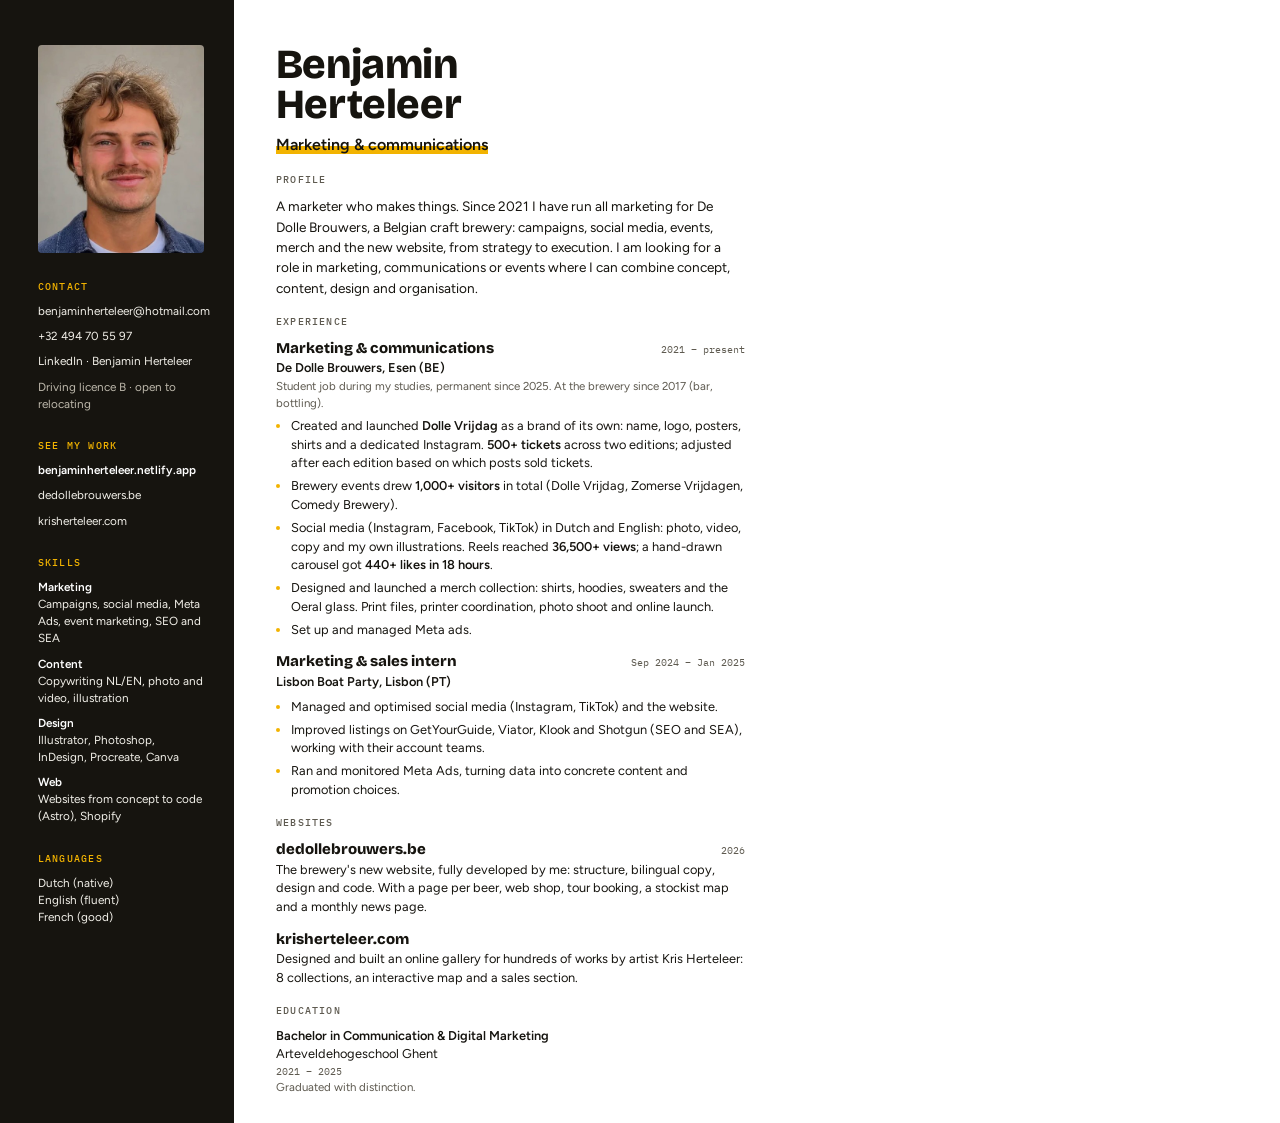
==== cv/cv-en.html @ 8677ad43 "Use the real LinkedIn profile URL on site and CVs Co-Authored-By: Claude Opus 5.5 <noreply@anthropic" ====
<!doctype html><html lang="en"><head><meta charset="utf-8"><title>CV Benjamin Herteleer</title>
<link rel="stylesheet" href="https://fonts.googleapis.com/css2?family=Bricolage+Grotesque:opsz,wght@12..96,800&family=Figtree:wght@400;600&family=IBM+Plex+Mono:wght@500&display=swap">
<style>
@page{size:A4;margin:0}
*{box-sizing:border-box}
html,body{margin:0;background:#fff}
body{font-family:"Figtree",system-ui,sans-serif;color:#16140F;font-size:9.6pt;line-height:1.45;-webkit-print-color-adjust:exact;print-color-adjust:exact}
.page{width:210mm;height:297mm;display:grid;grid-template-columns:62mm 1fr;overflow:hidden}
aside{background:#16140F;color:#F3F1EA;padding:12mm 8mm 10mm 10mm;display:flex;flex-direction:column;gap:7mm}
aside img{width:100%;aspect-ratio:4/5;object-fit:cover;object-position:50% 40%;border-radius:4px;display:block}
aside h2{color:#F2B300}
aside p,aside li{font-size:8.8pt}
aside a{color:#F3F1EA;text-decoration:none}
aside ul{list-style:none;margin:0;padding:0;display:flex;flex-direction:column;gap:2.2mm}
aside .k{display:block;font-weight:600;color:#fff}
aside .muted{color:#BDB8AB}
main{padding:12mm 13mm 9mm 11mm;display:flex;flex-direction:column;gap:4.4mm}
h1{font-family:"Bricolage Grotesque","Arial Black",sans-serif;font-weight:800;font-size:31pt;line-height:.95;margin:0;letter-spacing:-.01em}
.role{font-size:12pt;font-weight:600;margin-top:2.5mm}
.role span{background:linear-gradient(transparent 60%,#F2B300 60%)}
h2{font-family:"IBM Plex Mono",monospace;font-size:7.6pt;font-weight:500;letter-spacing:.12em;text-transform:uppercase;margin:0 0 2.2mm;color:#5E5A50}
.profile{font-size:10.2pt;line-height:1.5}
.job{margin-bottom:3.2mm}
.job:last-child{margin-bottom:0}
.jh{display:flex;justify-content:space-between;gap:4mm;align-items:baseline}
.jh b{font-family:"Bricolage Grotesque",sans-serif;font-weight:800;font-size:11.2pt}
.when{font-family:"IBM Plex Mono",monospace;font-size:7.8pt;color:#5E5A50;white-space:nowrap}
.where{font-weight:600}
.note{color:#5E5A50;font-size:8.6pt}
ul.b{margin:1.6mm 0 0;padding:0 0 0 4mm;display:flex;flex-direction:column;gap:1.2mm}
ul.b li::marker{color:#F2B300}
ul.b b{font-weight:600}
.edu{display:grid;grid-template-columns:1fr;gap:3mm}
.edu b{display:block;font-weight:600}
</style></head><body><div class="page">
<aside>
<img src="me-cv.jpg" alt="">
<div><h2>Contact</h2><ul>
<li><a href="mailto:benjaminherteleer@hotmail.com">benjaminherteleer@hotmail.com</a></li>
<li><a href="tel:+32494705597">+32 494 70 55 97</a></li>
<li><a href="https://www.linkedin.com/in/benjamin-herteleer-6a9912219">LinkedIn · Benjamin Herteleer</a></li>
<li class="muted">Driving licence B · open to relocating</li></ul></div>
<div><h2>See my work</h2><ul>
<li><a href="https://benjaminherteleer.netlify.app"><span class="k">benjaminherteleer.netlify.app</span></a></li>
<li><a href="https://www.dedollebrouwers.be">dedollebrouwers.be</a></li>
<li><a href="https://www.krisherteleer.com">krisherteleer.com</a></li></ul></div>
<div><h2>Skills</h2><ul><li><span class="k">Marketing</span>Campaigns, social media, Meta Ads, event marketing, SEO and SEA</li><li><span class="k">Content</span>Copywriting NL/EN, photo and video, illustration</li><li><span class="k">Design</span>Illustrator, Photoshop, InDesign, Procreate, Canva</li><li><span class="k">Web</span>Websites from concept to code (Astro), Shopify</li></ul></div>
<div><h2>Languages</h2><p style="margin:0">Dutch (native)<br>English (fluent)<br>French (good)</p></div>
</aside>
<main>
<header><h1>Benjamin<br>Herteleer</h1><div class="role"><span>Marketing &amp; communications</span></div></header>
<section><h2>Profile</h2><div class="profile">A marketer who makes things. Since 2021 I have run all marketing for De Dolle Brouwers, a Belgian craft brewery: campaigns, social media, events, merch and the new website, from strategy to execution. I am looking for a role in marketing, communications or events where I can combine concept, content, design and organisation.</div></section>
<section><h2>Experience</h2><div class="job"><div class="jh"><b>Marketing &amp; communications</b><span class="when">2021 – present</span></div><div class="where">De Dolle Brouwers, Esen (BE)</div><div class="note">Student job during my studies, permanent since 2025. At the brewery since 2017 (bar, bottling).</div><ul class="b"><li>Created and launched <b>Dolle Vrijdag</b> as a brand of its own: name, logo, posters, shirts and a dedicated Instagram. <b>500+ tickets</b> across two editions; adjusted after each edition based on which posts sold tickets.</li><li>Brewery events drew <b>1,000+ visitors</b> in total (Dolle Vrijdag, Zomerse Vrijdagen, Comedy Brewery).</li><li>Social media (Instagram, Facebook, TikTok) in Dutch and English: photo, video, copy and my own illustrations. Reels reached <b>36,500+ views</b>; a hand-drawn carousel got <b>440+ likes in 18 hours</b>.</li><li>Designed and launched a merch collection: shirts, hoodies, sweaters and the Oeral glass. Print files, printer coordination, photo shoot and online launch.</li><li>Set up and managed Meta ads.</li></ul></div><div class="job"><div class="jh"><b>Marketing &amp; sales intern</b><span class="when">Sep 2024 – Jan 2025</span></div><div class="where">Lisbon Boat Party, Lisbon (PT)</div><ul class="b"><li>Managed and optimised social media (Instagram, TikTok) and the website.</li><li>Improved listings on GetYourGuide, Viator, Klook and Shotgun (SEO and SEA), working with their account teams.</li><li>Ran and monitored Meta Ads, turning data into concrete content and promotion choices.</li></ul></div></section>
<section><h2>Websites</h2><div class="job"><div class="jh"><b>dedollebrouwers.be</b><span class="when">2026</span></div><div>The brewery's new website, fully developed by me: structure, bilingual copy, design and code. With a page per beer, web shop, tour booking, a stockist map and a monthly news page.</div></div><div class="job"><div class="jh"><b>krisherteleer.com</b><span class="when"></span></div><div>Designed and built an online gallery for hundreds of works by artist Kris Herteleer: 8 collections, an interactive map and a sales section.</div></div></section>
<section><h2>Education</h2><div class="edu"><div><b>Bachelor in Communication &amp; Digital Marketing</b>Arteveldehogeschool Ghent<div class="when">2021 – 2025</div><div class="note">Graduated with distinction.</div></div></div></section>
</main></div></body></html>
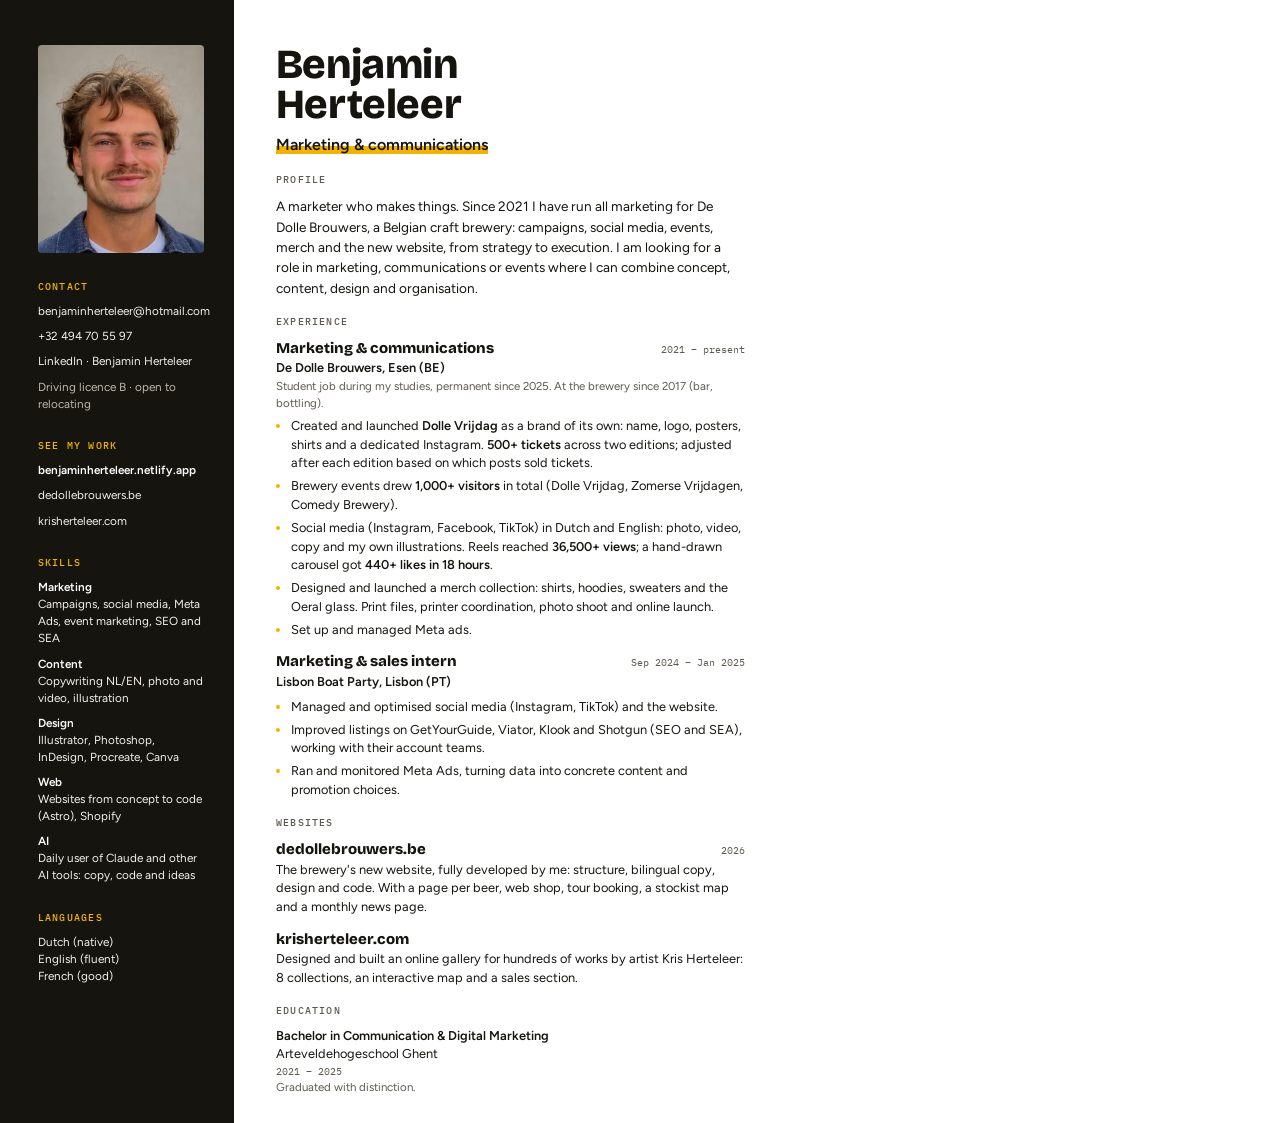
==== commit f9d5a058: "AI enthusiasm (Claude) on site and CVs Co-Authored-By: Claude Opus 5.5 <noreply@anthropic.com>" ====
--- a/cv/cv-en.html
+++ b/cv/cv-en.html
@@ -44,7 +44,7 @@
 <li><a href="https://benjaminherteleer.netlify.app"><span class="k">benjaminherteleer.netlify.app</span></a></li>
 <li><a href="https://www.dedollebrouwers.be">dedollebrouwers.be</a></li>
 <li><a href="https://www.krisherteleer.com">krisherteleer.com</a></li></ul></div>
-<div><h2>Skills</h2><ul><li><span class="k">Marketing</span>Campaigns, social media, Meta Ads, event marketing, SEO and SEA</li><li><span class="k">Content</span>Copywriting NL/EN, photo and video, illustration</li><li><span class="k">Design</span>Illustrator, Photoshop, InDesign, Procreate, Canva</li><li><span class="k">Web</span>Websites from concept to code (Astro), Shopify</li></ul></div>
+<div><h2>Skills</h2><ul><li><span class="k">Marketing</span>Campaigns, social media, Meta Ads, event marketing, SEO and SEA</li><li><span class="k">Content</span>Copywriting NL/EN, photo and video, illustration</li><li><span class="k">Design</span>Illustrator, Photoshop, InDesign, Procreate, Canva</li><li><span class="k">Web</span>Websites from concept to code (Astro), Shopify</li><li><span class="k">AI</span>Daily user of Claude and other AI tools: copy, code and ideas</li></ul></div>
 <div><h2>Languages</h2><p style="margin:0">Dutch (native)<br>English (fluent)<br>French (good)</p></div>
 </aside>
 <main>
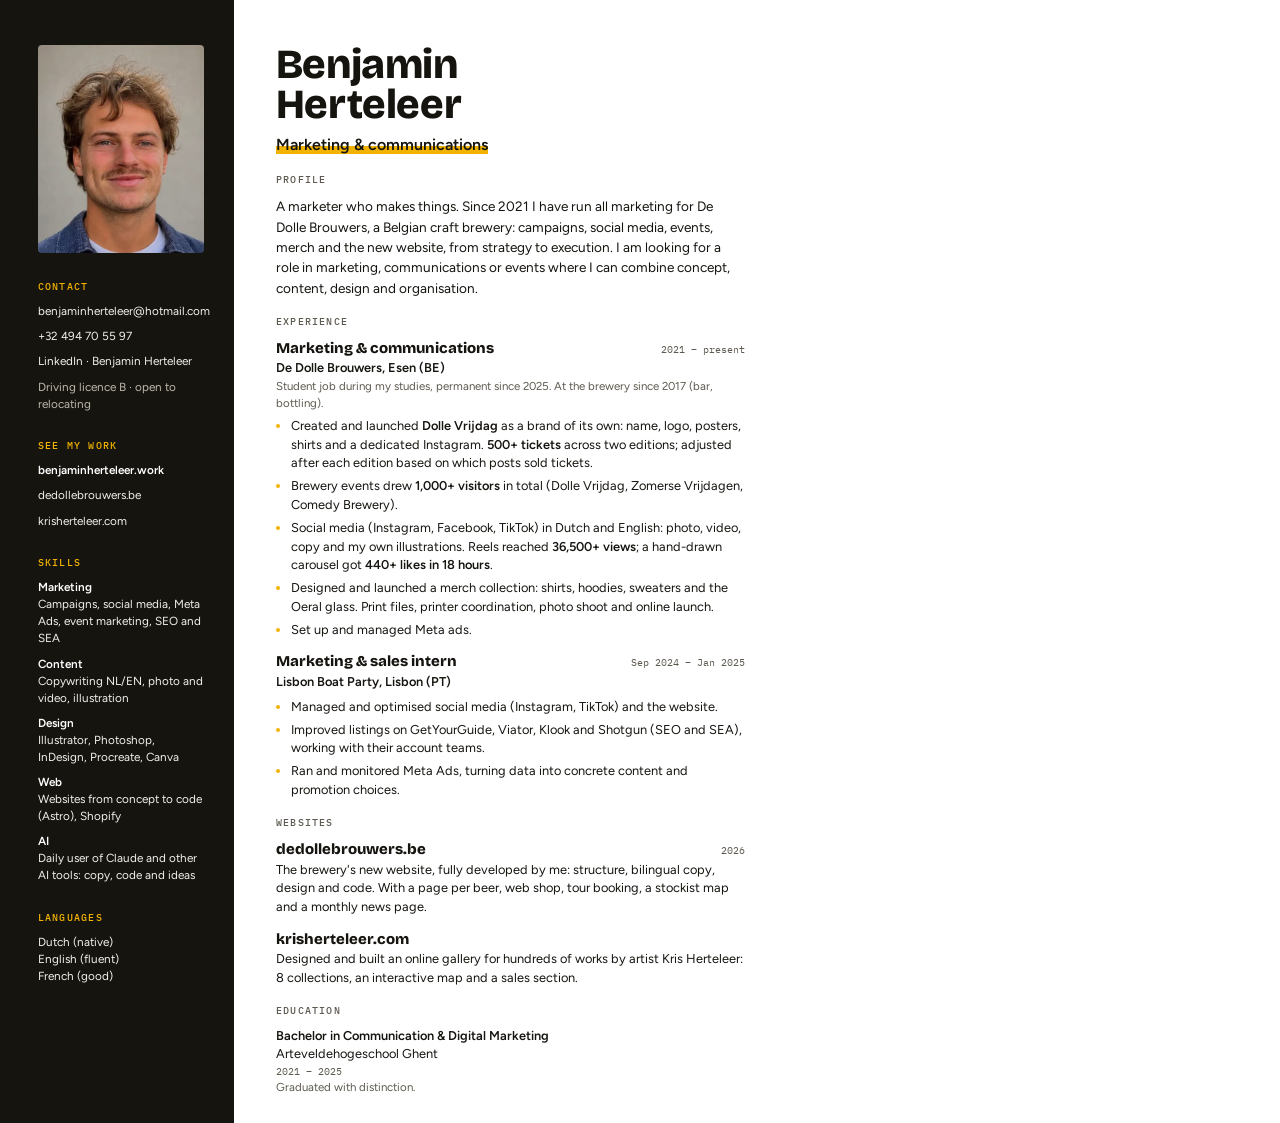
==== commit d9ba99a1: "New domain benjaminherteleer.work in CVs Co-Authored-By: Claude Opus 5.5 <noreply@anthropic.com>" ====
--- a/cv/cv-en.html
+++ b/cv/cv-en.html
@@ -41,7 +41,7 @@
 <li><a href="https://www.linkedin.com/in/benjamin-herteleer-6a9912219">LinkedIn · Benjamin Herteleer</a></li>
 <li class="muted">Driving licence B · open to relocating</li></ul></div>
 <div><h2>See my work</h2><ul>
-<li><a href="https://benjaminherteleer.netlify.app"><span class="k">benjaminherteleer.netlify.app</span></a></li>
+<li><a href="https://benjaminherteleer.work"><span class="k">benjaminherteleer.work</span></a></li>
 <li><a href="https://www.dedollebrouwers.be">dedollebrouwers.be</a></li>
 <li><a href="https://www.krisherteleer.com">krisherteleer.com</a></li></ul></div>
 <div><h2>Skills</h2><ul><li><span class="k">Marketing</span>Campaigns, social media, Meta Ads, event marketing, SEO and SEA</li><li><span class="k">Content</span>Copywriting NL/EN, photo and video, illustration</li><li><span class="k">Design</span>Illustrator, Photoshop, InDesign, Procreate, Canva</li><li><span class="k">Web</span>Websites from concept to code (Astro), Shopify</li><li><span class="k">AI</span>Daily user of Claude and other AI tools: copy, code and ideas</li></ul></div>
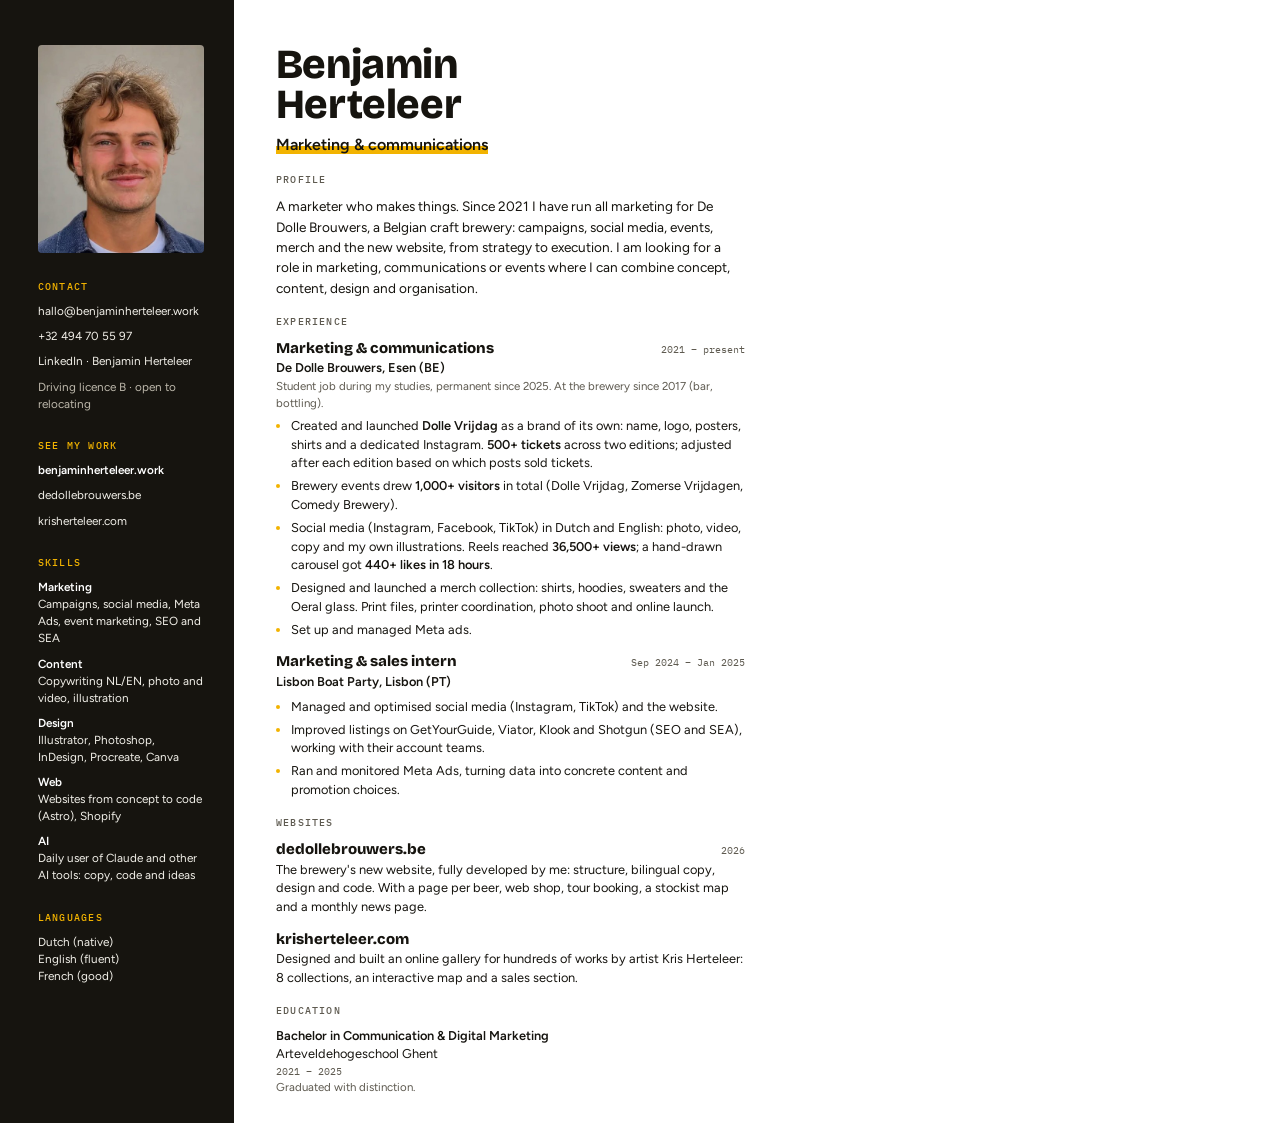
==== commit 71e50112: "Contact email hallo@benjaminherteleer.work on site and CVs Co-Authored-By: Claude Opus 5.5 <noreply@" ====
--- a/cv/cv-en.html
+++ b/cv/cv-en.html
@@ -36,7 +36,7 @@
 <aside>
 <img src="me-cv.jpg" alt="">
 <div><h2>Contact</h2><ul>
-<li><a href="mailto:benjaminherteleer@hotmail.com">benjaminherteleer@hotmail.com</a></li>
+<li><a href="mailto:hallo@benjaminherteleer.work">hallo@benjaminherteleer.work</a></li>
 <li><a href="tel:+32494705597">+32 494 70 55 97</a></li>
 <li><a href="https://www.linkedin.com/in/benjamin-herteleer-6a9912219">LinkedIn · Benjamin Herteleer</a></li>
 <li class="muted">Driving licence B · open to relocating</li></ul></div>
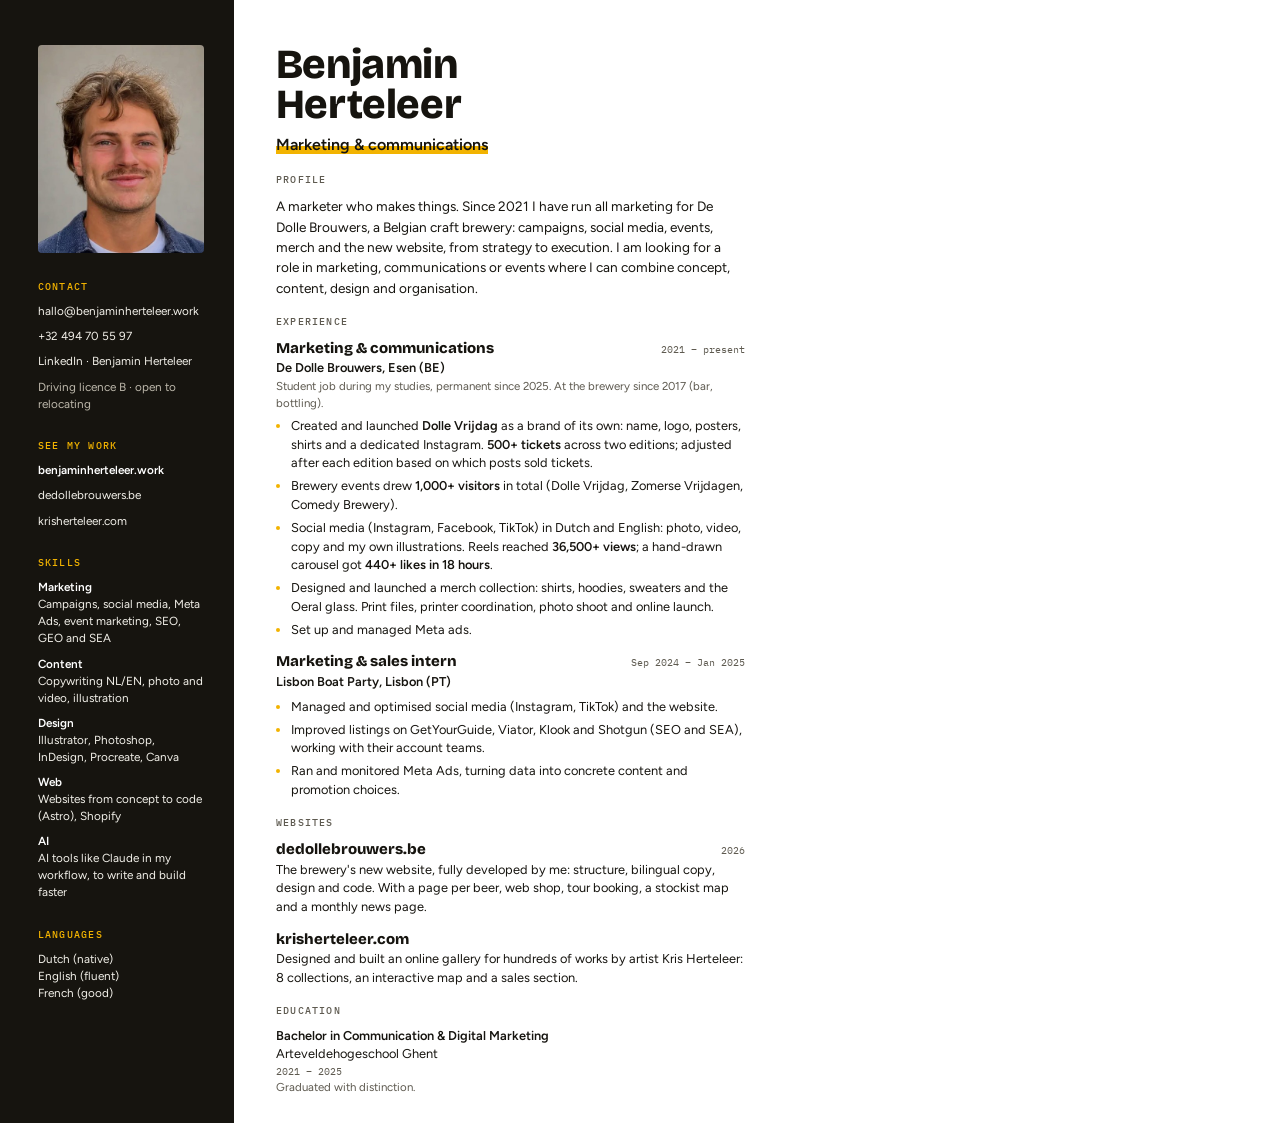
==== commit 24da7794: "Portfolio: copy/social/campaigns/graphic design/SEO-GEO focus, no stickers or AI block, social card " ====
--- a/cv/cv-en.html
+++ b/cv/cv-en.html
@@ -44,7 +44,7 @@
 <li><a href="https://benjaminherteleer.work"><span class="k">benjaminherteleer.work</span></a></li>
 <li><a href="https://www.dedollebrouwers.be">dedollebrouwers.be</a></li>
 <li><a href="https://www.krisherteleer.com">krisherteleer.com</a></li></ul></div>
-<div><h2>Skills</h2><ul><li><span class="k">Marketing</span>Campaigns, social media, Meta Ads, event marketing, SEO and SEA</li><li><span class="k">Content</span>Copywriting NL/EN, photo and video, illustration</li><li><span class="k">Design</span>Illustrator, Photoshop, InDesign, Procreate, Canva</li><li><span class="k">Web</span>Websites from concept to code (Astro), Shopify</li><li><span class="k">AI</span>Daily user of Claude and other AI tools: copy, code and ideas</li></ul></div>
+<div><h2>Skills</h2><ul><li><span class="k">Marketing</span>Campaigns, social media, Meta Ads, event marketing, SEO, GEO and SEA</li><li><span class="k">Content</span>Copywriting NL/EN, photo and video, illustration</li><li><span class="k">Design</span>Illustrator, Photoshop, InDesign, Procreate, Canva</li><li><span class="k">Web</span>Websites from concept to code (Astro), Shopify</li><li><span class="k">AI</span>AI tools like Claude in my workflow, to write and build faster</li></ul></div>
 <div><h2>Languages</h2><p style="margin:0">Dutch (native)<br>English (fluent)<br>French (good)</p></div>
 </aside>
 <main>
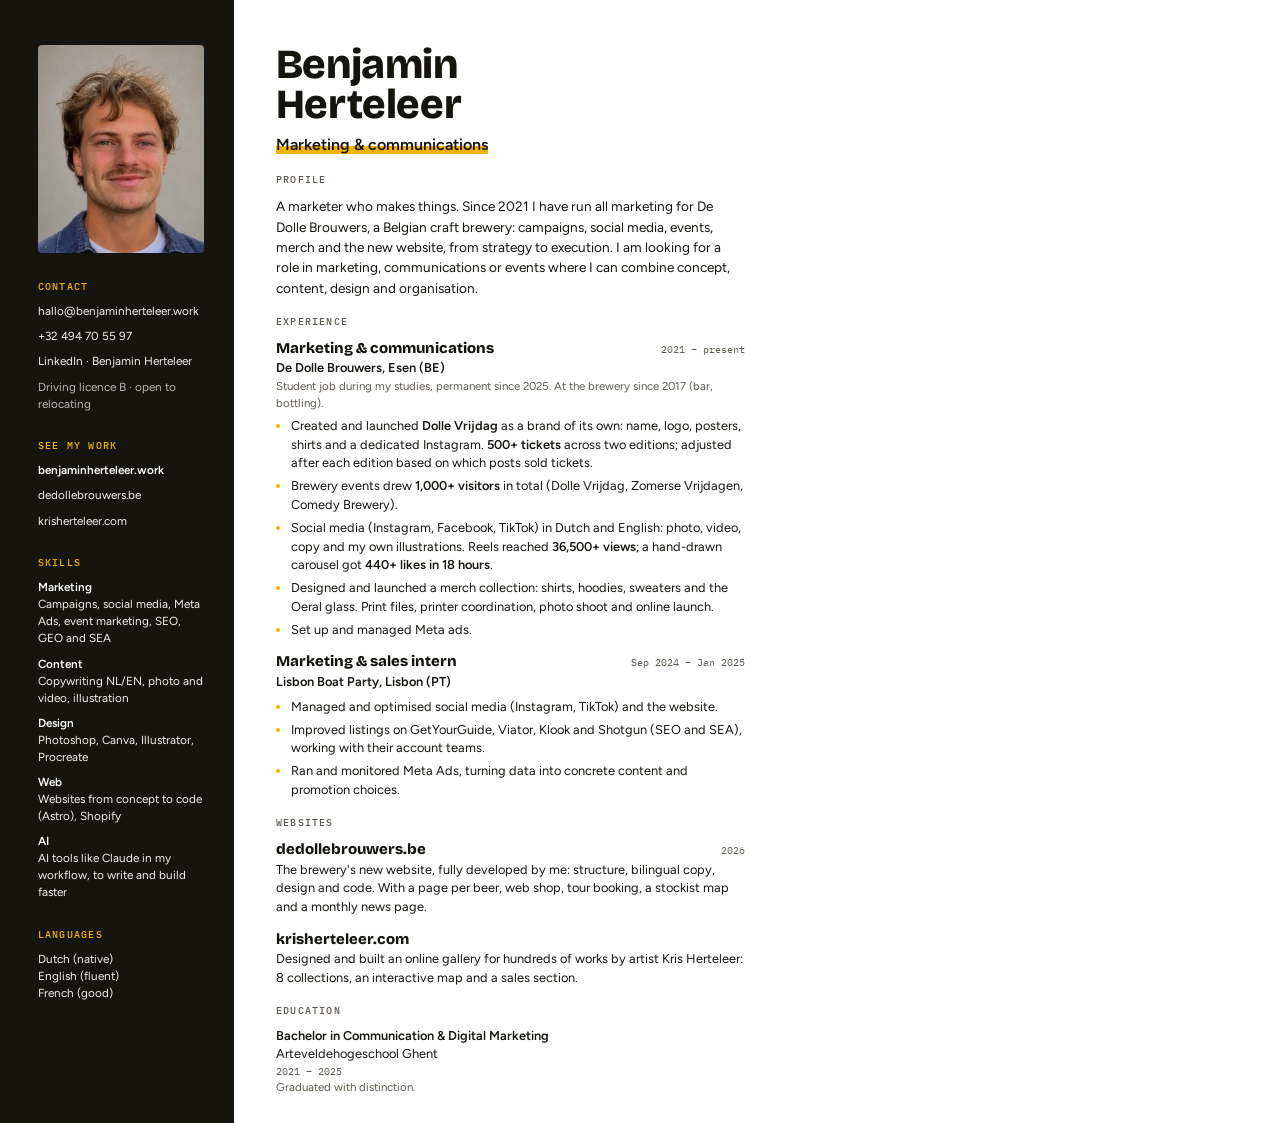
==== commit b4ff99ae: "Tools: drop InDesign, Illustrator lower Co-Authored-By: Claude Opus 5.5 <noreply@anthropic.com>" ====
--- a/cv/cv-en.html
+++ b/cv/cv-en.html
@@ -44,7 +44,7 @@
 <li><a href="https://benjaminherteleer.work"><span class="k">benjaminherteleer.work</span></a></li>
 <li><a href="https://www.dedollebrouwers.be">dedollebrouwers.be</a></li>
 <li><a href="https://www.krisherteleer.com">krisherteleer.com</a></li></ul></div>
-<div><h2>Skills</h2><ul><li><span class="k">Marketing</span>Campaigns, social media, Meta Ads, event marketing, SEO, GEO and SEA</li><li><span class="k">Content</span>Copywriting NL/EN, photo and video, illustration</li><li><span class="k">Design</span>Illustrator, Photoshop, InDesign, Procreate, Canva</li><li><span class="k">Web</span>Websites from concept to code (Astro), Shopify</li><li><span class="k">AI</span>AI tools like Claude in my workflow, to write and build faster</li></ul></div>
+<div><h2>Skills</h2><ul><li><span class="k">Marketing</span>Campaigns, social media, Meta Ads, event marketing, SEO, GEO and SEA</li><li><span class="k">Content</span>Copywriting NL/EN, photo and video, illustration</li><li><span class="k">Design</span>Photoshop, Canva, Illustrator, Procreate</li><li><span class="k">Web</span>Websites from concept to code (Astro), Shopify</li><li><span class="k">AI</span>AI tools like Claude in my workflow, to write and build faster</li></ul></div>
 <div><h2>Languages</h2><p style="margin:0">Dutch (native)<br>English (fluent)<br>French (good)</p></div>
 </aside>
 <main>
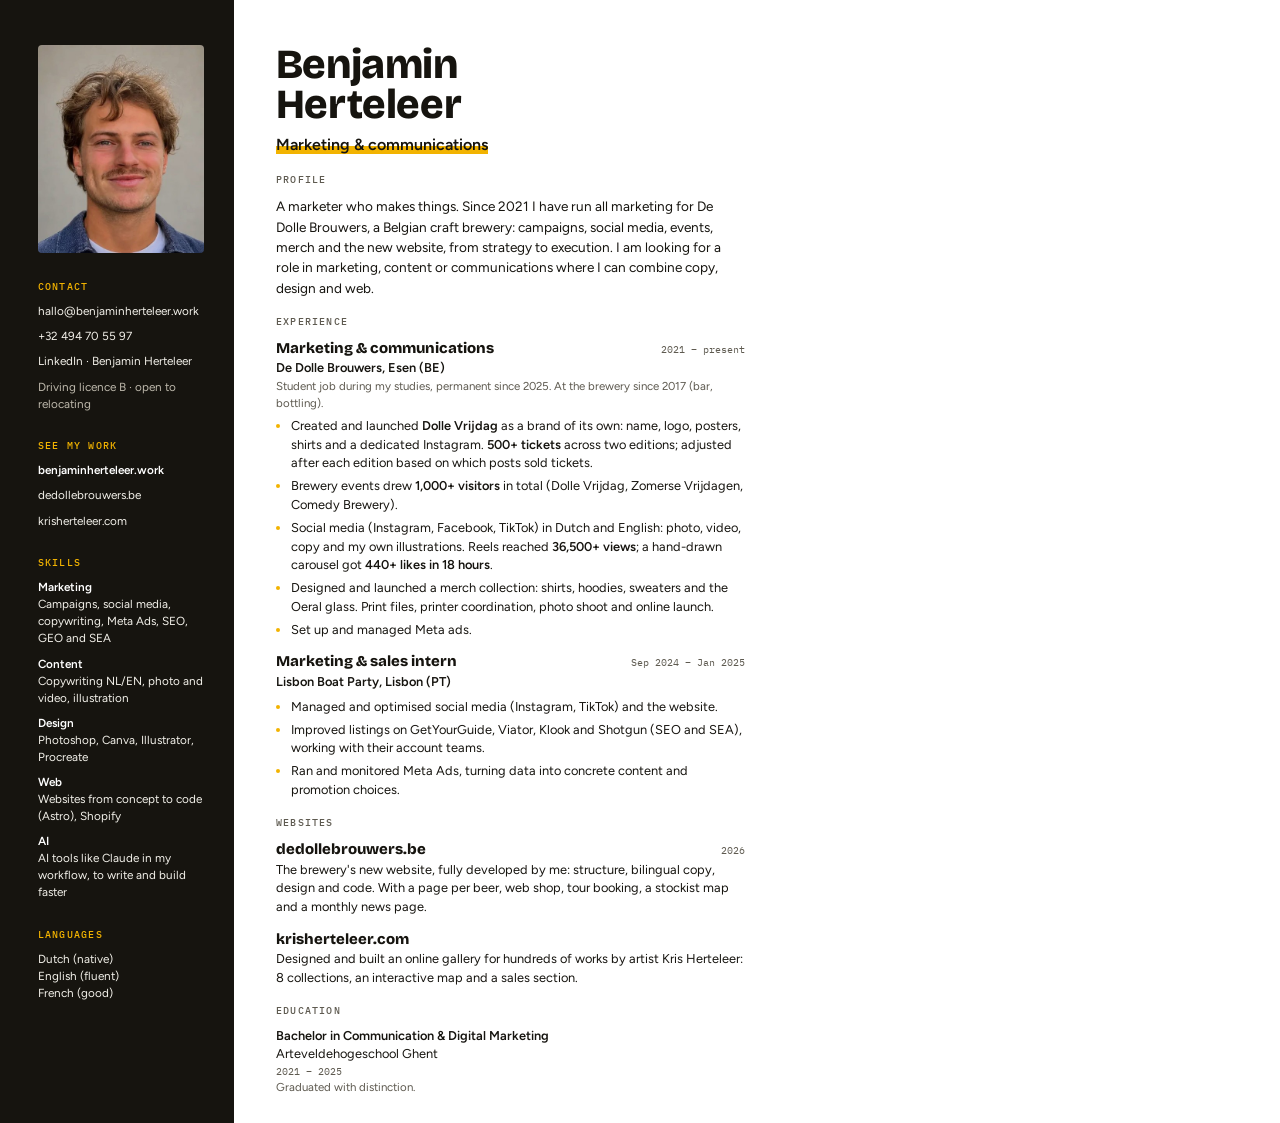
==== commit 8d9cf0ad: "No longer looking for event roles: CV profile/skills, LinkedIn texts Co-Authored-By: Claude Opus 5.5" ====
--- a/cv/cv-en.html
+++ b/cv/cv-en.html
@@ -44,12 +44,12 @@
 <li><a href="https://benjaminherteleer.work"><span class="k">benjaminherteleer.work</span></a></li>
 <li><a href="https://www.dedollebrouwers.be">dedollebrouwers.be</a></li>
 <li><a href="https://www.krisherteleer.com">krisherteleer.com</a></li></ul></div>
-<div><h2>Skills</h2><ul><li><span class="k">Marketing</span>Campaigns, social media, Meta Ads, event marketing, SEO, GEO and SEA</li><li><span class="k">Content</span>Copywriting NL/EN, photo and video, illustration</li><li><span class="k">Design</span>Photoshop, Canva, Illustrator, Procreate</li><li><span class="k">Web</span>Websites from concept to code (Astro), Shopify</li><li><span class="k">AI</span>AI tools like Claude in my workflow, to write and build faster</li></ul></div>
+<div><h2>Skills</h2><ul><li><span class="k">Marketing</span>Campaigns, social media, copywriting, Meta Ads, SEO, GEO and SEA</li><li><span class="k">Content</span>Copywriting NL/EN, photo and video, illustration</li><li><span class="k">Design</span>Photoshop, Canva, Illustrator, Procreate</li><li><span class="k">Web</span>Websites from concept to code (Astro), Shopify</li><li><span class="k">AI</span>AI tools like Claude in my workflow, to write and build faster</li></ul></div>
 <div><h2>Languages</h2><p style="margin:0">Dutch (native)<br>English (fluent)<br>French (good)</p></div>
 </aside>
 <main>
 <header><h1>Benjamin<br>Herteleer</h1><div class="role"><span>Marketing &amp; communications</span></div></header>
-<section><h2>Profile</h2><div class="profile">A marketer who makes things. Since 2021 I have run all marketing for De Dolle Brouwers, a Belgian craft brewery: campaigns, social media, events, merch and the new website, from strategy to execution. I am looking for a role in marketing, communications or events where I can combine concept, content, design and organisation.</div></section>
+<section><h2>Profile</h2><div class="profile">A marketer who makes things. Since 2021 I have run all marketing for De Dolle Brouwers, a Belgian craft brewery: campaigns, social media, events, merch and the new website, from strategy to execution. I am looking for a role in marketing, content or communications where I can combine copy, design and web.</div></section>
 <section><h2>Experience</h2><div class="job"><div class="jh"><b>Marketing &amp; communications</b><span class="when">2021 – present</span></div><div class="where">De Dolle Brouwers, Esen (BE)</div><div class="note">Student job during my studies, permanent since 2025. At the brewery since 2017 (bar, bottling).</div><ul class="b"><li>Created and launched <b>Dolle Vrijdag</b> as a brand of its own: name, logo, posters, shirts and a dedicated Instagram. <b>500+ tickets</b> across two editions; adjusted after each edition based on which posts sold tickets.</li><li>Brewery events drew <b>1,000+ visitors</b> in total (Dolle Vrijdag, Zomerse Vrijdagen, Comedy Brewery).</li><li>Social media (Instagram, Facebook, TikTok) in Dutch and English: photo, video, copy and my own illustrations. Reels reached <b>36,500+ views</b>; a hand-drawn carousel got <b>440+ likes in 18 hours</b>.</li><li>Designed and launched a merch collection: shirts, hoodies, sweaters and the Oeral glass. Print files, printer coordination, photo shoot and online launch.</li><li>Set up and managed Meta ads.</li></ul></div><div class="job"><div class="jh"><b>Marketing &amp; sales intern</b><span class="when">Sep 2024 – Jan 2025</span></div><div class="where">Lisbon Boat Party, Lisbon (PT)</div><ul class="b"><li>Managed and optimised social media (Instagram, TikTok) and the website.</li><li>Improved listings on GetYourGuide, Viator, Klook and Shotgun (SEO and SEA), working with their account teams.</li><li>Ran and monitored Meta Ads, turning data into concrete content and promotion choices.</li></ul></div></section>
 <section><h2>Websites</h2><div class="job"><div class="jh"><b>dedollebrouwers.be</b><span class="when">2026</span></div><div>The brewery's new website, fully developed by me: structure, bilingual copy, design and code. With a page per beer, web shop, tour booking, a stockist map and a monthly news page.</div></div><div class="job"><div class="jh"><b>krisherteleer.com</b><span class="when"></span></div><div>Designed and built an online gallery for hundreds of works by artist Kris Herteleer: 8 collections, an interactive map and a sales section.</div></div></section>
 <section><h2>Education</h2><div class="edu"><div><b>Bachelor in Communication &amp; Digital Marketing</b>Arteveldehogeschool Ghent<div class="when">2021 – 2025</div><div class="note">Graduated with distinction.</div></div></div></section>
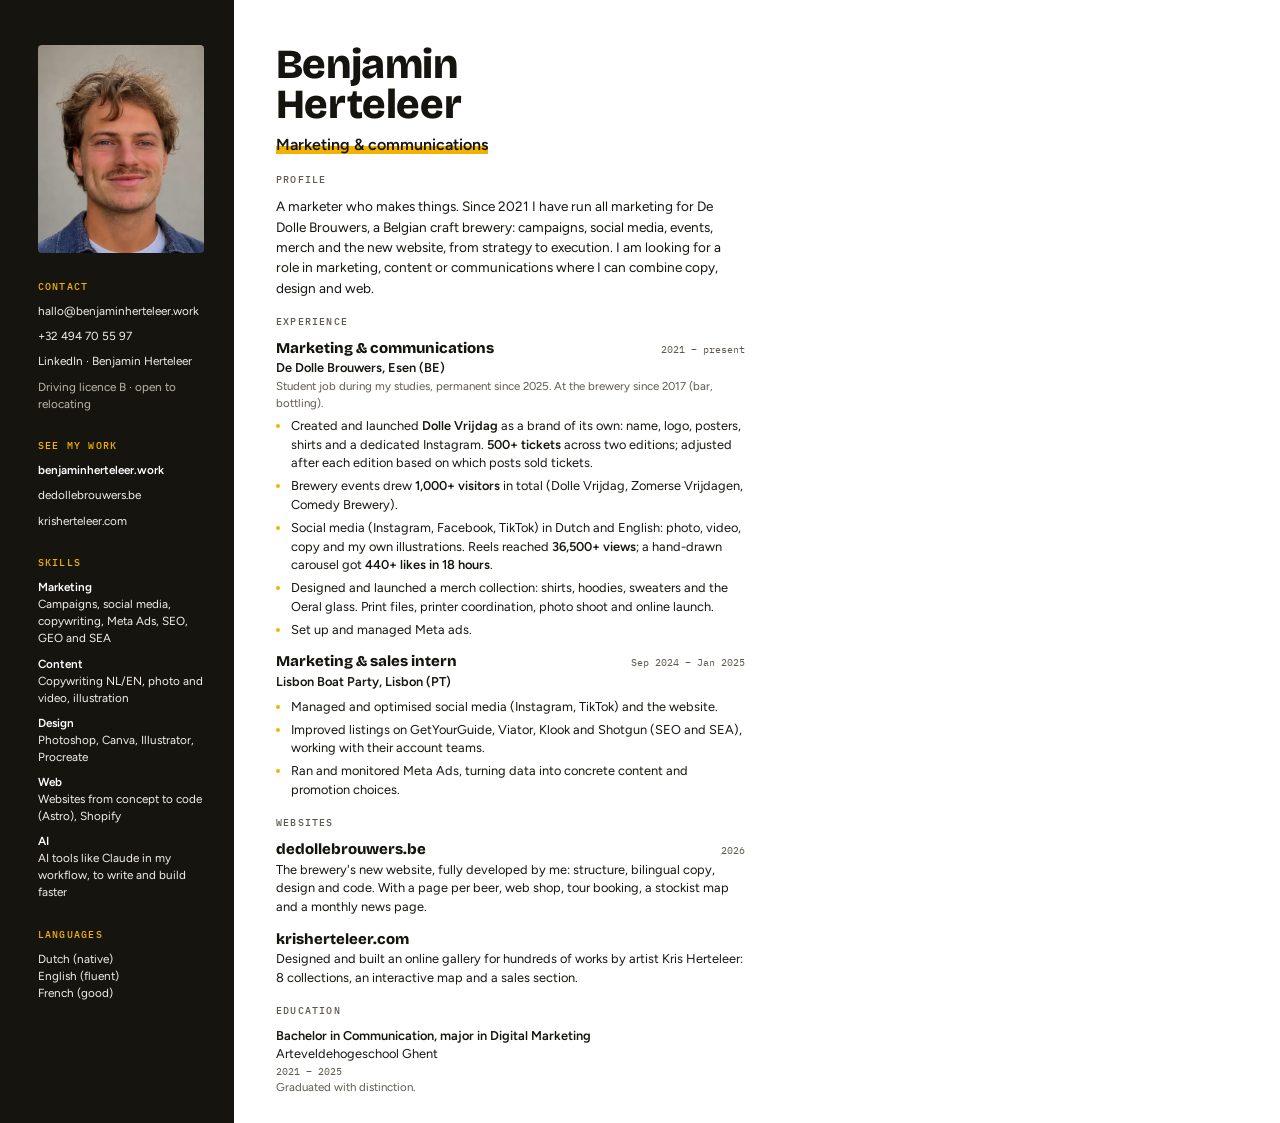
==== commit b12f7c03: "Education: Bachelor Communicatie, afstudeerrichting Digitale Marketing Co-Authored-By: Claude Opus 5" ====
--- a/cv/cv-en.html
+++ b/cv/cv-en.html
@@ -52,5 +52,5 @@
 <section><h2>Profile</h2><div class="profile">A marketer who makes things. Since 2021 I have run all marketing for De Dolle Brouwers, a Belgian craft brewery: campaigns, social media, events, merch and the new website, from strategy to execution. I am looking for a role in marketing, content or communications where I can combine copy, design and web.</div></section>
 <section><h2>Experience</h2><div class="job"><div class="jh"><b>Marketing &amp; communications</b><span class="when">2021 – present</span></div><div class="where">De Dolle Brouwers, Esen (BE)</div><div class="note">Student job during my studies, permanent since 2025. At the brewery since 2017 (bar, bottling).</div><ul class="b"><li>Created and launched <b>Dolle Vrijdag</b> as a brand of its own: name, logo, posters, shirts and a dedicated Instagram. <b>500+ tickets</b> across two editions; adjusted after each edition based on which posts sold tickets.</li><li>Brewery events drew <b>1,000+ visitors</b> in total (Dolle Vrijdag, Zomerse Vrijdagen, Comedy Brewery).</li><li>Social media (Instagram, Facebook, TikTok) in Dutch and English: photo, video, copy and my own illustrations. Reels reached <b>36,500+ views</b>; a hand-drawn carousel got <b>440+ likes in 18 hours</b>.</li><li>Designed and launched a merch collection: shirts, hoodies, sweaters and the Oeral glass. Print files, printer coordination, photo shoot and online launch.</li><li>Set up and managed Meta ads.</li></ul></div><div class="job"><div class="jh"><b>Marketing &amp; sales intern</b><span class="when">Sep 2024 – Jan 2025</span></div><div class="where">Lisbon Boat Party, Lisbon (PT)</div><ul class="b"><li>Managed and optimised social media (Instagram, TikTok) and the website.</li><li>Improved listings on GetYourGuide, Viator, Klook and Shotgun (SEO and SEA), working with their account teams.</li><li>Ran and monitored Meta Ads, turning data into concrete content and promotion choices.</li></ul></div></section>
 <section><h2>Websites</h2><div class="job"><div class="jh"><b>dedollebrouwers.be</b><span class="when">2026</span></div><div>The brewery's new website, fully developed by me: structure, bilingual copy, design and code. With a page per beer, web shop, tour booking, a stockist map and a monthly news page.</div></div><div class="job"><div class="jh"><b>krisherteleer.com</b><span class="when"></span></div><div>Designed and built an online gallery for hundreds of works by artist Kris Herteleer: 8 collections, an interactive map and a sales section.</div></div></section>
-<section><h2>Education</h2><div class="edu"><div><b>Bachelor in Communication &amp; Digital Marketing</b>Arteveldehogeschool Ghent<div class="when">2021 – 2025</div><div class="note">Graduated with distinction.</div></div></div></section>
+<section><h2>Education</h2><div class="edu"><div><b>Bachelor in Communication, major in Digital Marketing</b>Arteveldehogeschool Ghent<div class="when">2021 – 2025</div><div class="note">Graduated with distinction.</div></div></div></section>
 </main></div></body></html>
